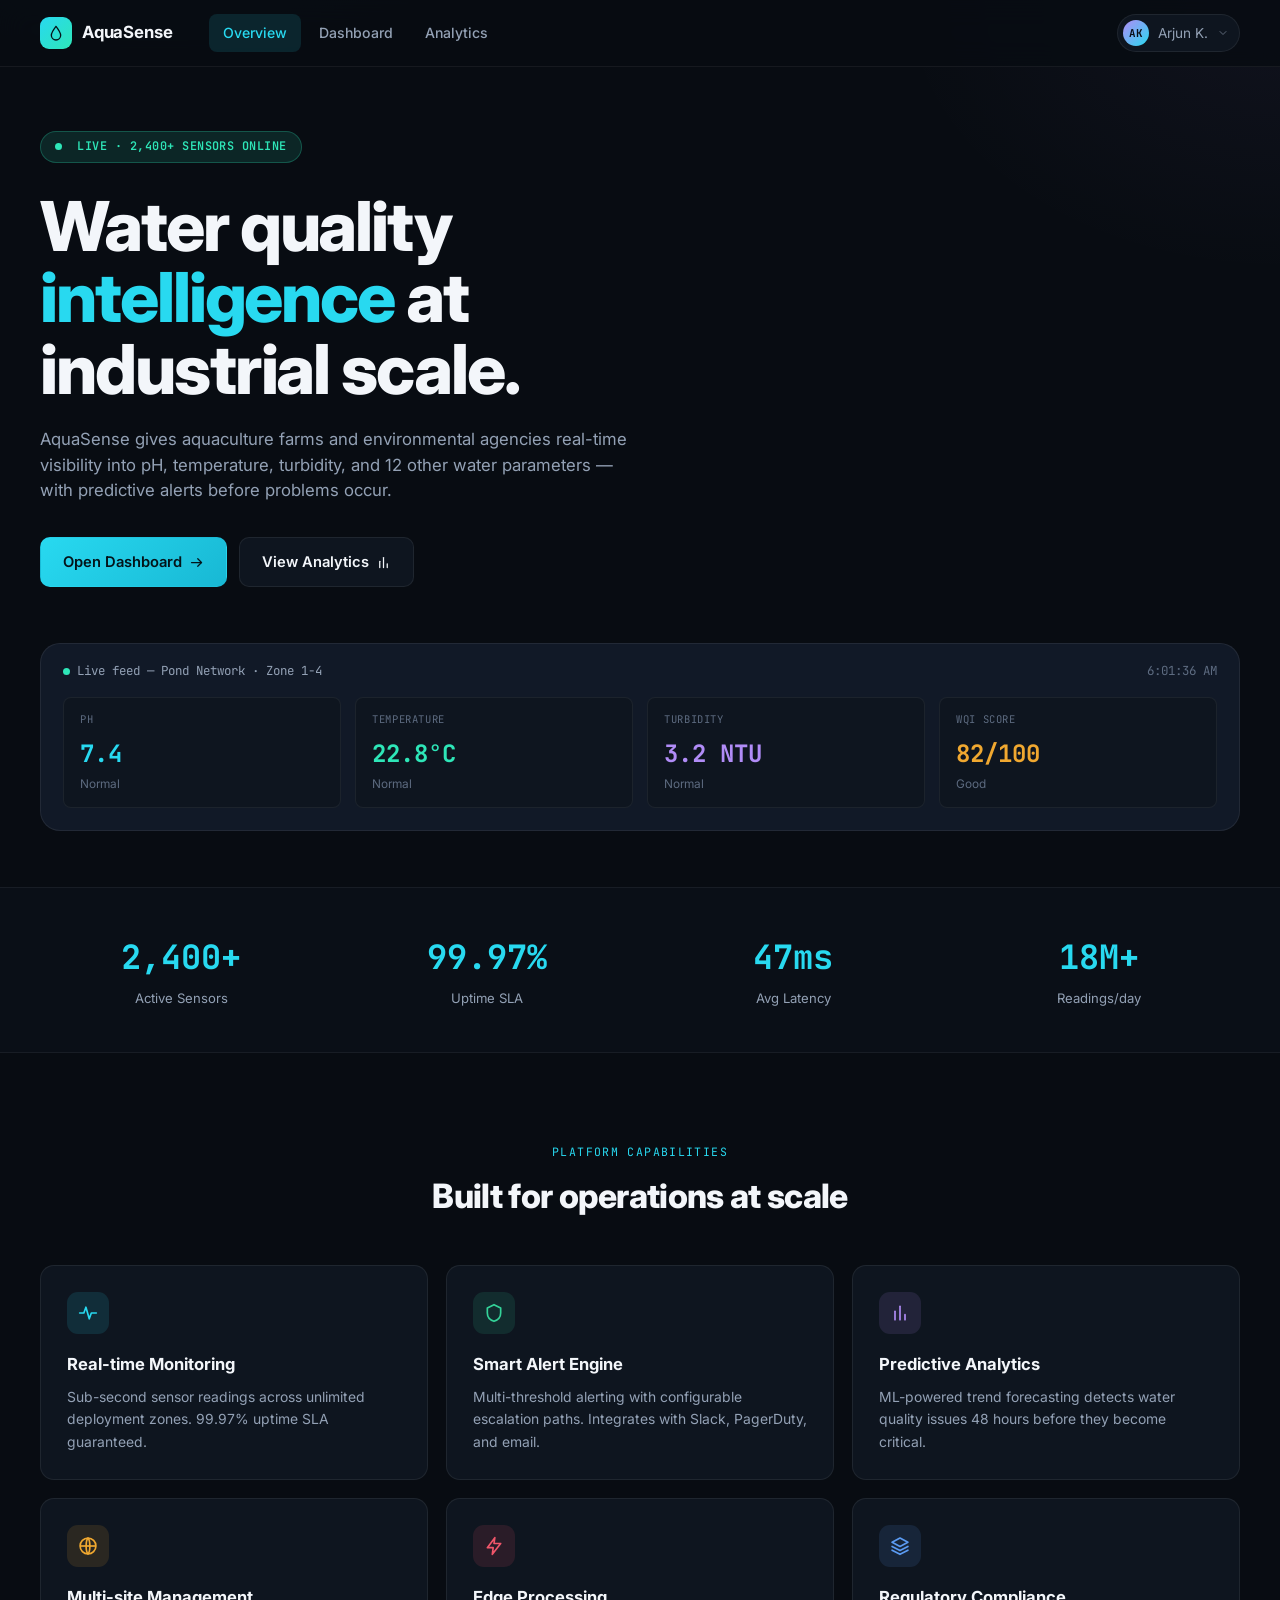
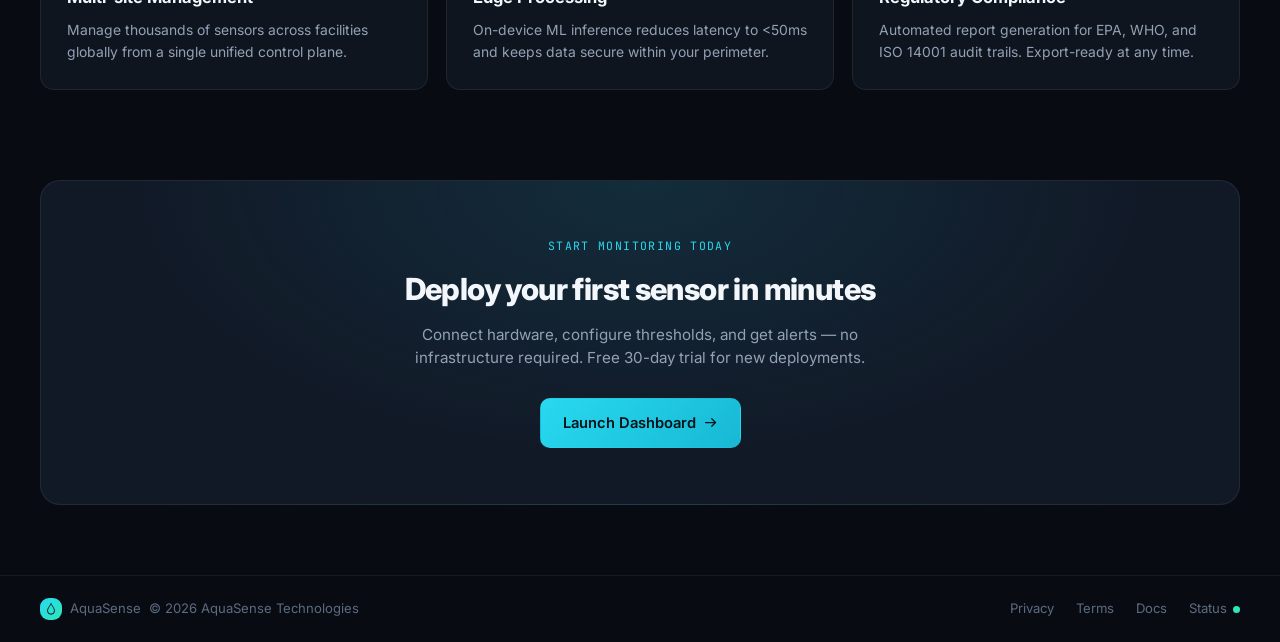
==== index.html @ 18aa40de "Add files via upload" ====
<!DOCTYPE html>
<html lang="en">
<head>
<meta charset="UTF-8" />
<meta name="viewport" content="width=device-width, initial-scale=1.0" />
<title>AquaSense — Water Quality Intelligence at Industrial Scale</title>
<link rel="preconnect" href="https://fonts.googleapis.com" />
<link rel="preconnect" href="https://fonts.gstatic.com" crossorigin />
<link href="https://fonts.googleapis.com/css2?family=Inter:wght@400;500;600;700;800&family=JetBrains+Mono:wght@400;500;600;700&display=swap" rel="stylesheet" />
<link rel="stylesheet" href="styles.css" />
</head>
<body>

<!-- icon sprite (hidden) -->
<svg width="0" height="0" style="position:absolute" aria-hidden="true">
  <defs>
    <g id="ic-stroke" fill="none" stroke="currentColor" stroke-width="2" stroke-linecap="round" stroke-linejoin="round"></g>
  </defs>
  <symbol id="i-droplet" viewBox="0 0 24 24"><path fill="none" stroke="currentColor" stroke-width="2" stroke-linecap="round" stroke-linejoin="round" d="M12 2C12 2 5 11 5 15.5A7 7 0 0 0 19 15.5C19 11 12 2 12 2z"/></symbol>
  <symbol id="i-activity" viewBox="0 0 24 24"><polyline fill="none" stroke="currentColor" stroke-width="2" stroke-linecap="round" stroke-linejoin="round" points="2,12 7,12 9.5,5 13.5,19 16,12 22,12"/></symbol>
  <symbol id="i-shield" viewBox="0 0 24 24"><path fill="none" stroke="currentColor" stroke-width="2" stroke-linecap="round" stroke-linejoin="round" d="M12 2l8 4v6c0 5-3.5 8.5-8 10-4.5-1.5-8-5-8-10V6l8-4z"/></symbol>
  <symbol id="i-bar" viewBox="0 0 24 24"><g fill="none" stroke="currentColor" stroke-width="2" stroke-linecap="round"><line x1="6" y1="20" x2="6" y2="10"/><line x1="12" y1="20" x2="12" y2="4"/><line x1="18" y1="20" x2="18" y2="14"/></g></symbol>
  <symbol id="i-globe" viewBox="0 0 24 24"><g fill="none" stroke="currentColor" stroke-width="2"><circle cx="12" cy="12" r="9.5"/><line x1="2.5" y1="12" x2="21.5" y2="12"/><path d="M12 2.5c3 3 3 16 0 19M12 2.5c-3 3-3 16 0 19" stroke-linecap="round"/></g></symbol>
  <symbol id="i-zap" viewBox="0 0 24 24"><polygon fill="none" stroke="currentColor" stroke-width="2" stroke-linejoin="round" points="13,2 4,14 11,14 10,22 20,9 12,9"/></symbol>
  <symbol id="i-layers" viewBox="0 0 24 24"><g fill="none" stroke="currentColor" stroke-width="2" stroke-linejoin="round"><polygon points="12,2.5 2.5,7.5 12,12.5 21.5,7.5"/><polyline points="2.5,12.5 12,17.5 21.5,12.5" stroke-linecap="round"/><polyline points="2.5,17 12,22 21.5,17" stroke-linecap="round"/></g></symbol>
  <symbol id="i-bell" viewBox="0 0 24 24"><g fill="none" stroke="currentColor" stroke-width="2" stroke-linecap="round" stroke-linejoin="round"><path d="M18 8.5a6 6 0 1 0-12 0c0 6.5-3 8.5-3 8.5h18s-3-2-3-8.5"/><path d="M13.7 20.5a2 2 0 0 1-3.4 0"/></g></symbol>
  <symbol id="i-chevron" viewBox="0 0 24 24"><polyline fill="none" stroke="currentColor" stroke-width="2" stroke-linecap="round" stroke-linejoin="round" points="6,9 12,15 18,9"/></symbol>
  <symbol id="i-arrow-right" viewBox="0 0 24 24"><g fill="none" stroke="currentColor" stroke-width="2" stroke-linecap="round" stroke-linejoin="round"><line x1="4" y1="12" x2="20" y2="12"/><polyline points="14,6 20,12 14,18"/></g></symbol>
  <symbol id="i-menu" viewBox="0 0 24 24"><g fill="none" stroke="currentColor" stroke-width="2" stroke-linecap="round"><line x1="3" y1="6" x2="21" y2="6"/><line x1="3" y1="12" x2="21" y2="12"/><line x1="3" y1="18" x2="21" y2="18"/></g></symbol>
</svg>

<header class="navbar">
  <div class="nav-left">
    <a href="index.html" class="brand">
      <span class="brand-mark"><svg width="16" height="16" viewBox="0 0 24 24"><use href="#i-droplet"/></svg></span>
      AquaSense
    </a>
    <nav class="nav-links">
      <a href="index.html" class="active">Overview</a>
      <a href="dashboard.html">Dashboard</a>
      <a href="analytics.html">Analytics</a>
    </nav>
  </div>
  <div class="nav-right">
    <a class="user-chip" href="#">
      <span class="avatar">AK</span>
      Arjun K.
      <svg class="chevron" viewBox="0 0 24 24"><use href="#i-chevron"/></svg>
    </a>
    <button class="nav-toggle" aria-label="Toggle navigation" aria-expanded="false">
      <svg width="18" height="18" viewBox="0 0 24 24"><use href="#i-menu"/></svg>
    </button>
  </div>
</header>

<main>
  <section class="hero">
    <span class="eyebrow-pill"><span class="live-dot" style="margin-right:0;"></span>&nbsp;LIVE · 2,400+ SENSORS ONLINE</span>
    <h1>Water quality<br><span class="accent">intelligence</span> at<br>industrial scale.</h1>
    <p class="lede">AquaSense gives aquaculture farms and environmental agencies real-time visibility into pH, temperature, turbidity, and 12 other water parameters — with predictive alerts before problems occur.</p>
    <div class="hero-actions">
      <a href="dashboard.html" class="btn btn-primary btn-lg">Open Dashboard <svg width="15" height="15" viewBox="0 0 24 24"><use href="#i-arrow-right"/></svg></a>
      <a href="analytics.html" class="btn btn-ghost btn-lg">View Analytics <svg width="15" height="15" viewBox="0 0 24 24"><use href="#i-bar"/></svg></a>
    </div>

    <div class="live-feed">
      <div class="live-feed-head">
        <span class="left"><span class="live-dot"></span>Live feed — Pond Network · Zone 1-4</span>
        <span class="timestamp" data-clock>6:42:02 PM</span>
      </div>
      <div class="metric-row">
        <div class="metric-cell">
          <div class="label">pH</div>
          <div class="value cyan">7.4</div>
          <div class="status">Normal</div>
        </div>
        <div class="metric-cell">
          <div class="label">Temperature</div>
          <div class="value teal">22.8°C</div>
          <div class="status">Normal</div>
        </div>
        <div class="metric-cell">
          <div class="label">Turbidity</div>
          <div class="value purple">3.2 NTU</div>
          <div class="status">Normal</div>
        </div>
        <div class="metric-cell">
          <div class="label">WQI Score</div>
          <div class="value amber">82/100</div>
          <div class="status">Good</div>
        </div>
      </div>
    </div>
  </section>

  <section class="stat-strip">
    <div><div class="stat-num">2,400+</div><div class="stat-label">Active Sensors</div></div>
    <div><div class="stat-num">99.97%</div><div class="stat-label">Uptime SLA</div></div>
    <div><div class="stat-num">47ms</div><div class="stat-label">Avg Latency</div></div>
    <div><div class="stat-num">18M+</div><div class="stat-label">Readings/day</div></div>
  </section>

  <div class="page-shell">
    <div class="section-head">
      <span class="section-eyebrow">Platform Capabilities</span>
      <h2>Built for operations at scale</h2>
    </div>

    <div class="cap-grid">
      <div class="cap-card">
        <div class="cap-icon icon-cyan"><svg width="20" height="20" viewBox="0 0 24 24"><use href="#i-activity"/></svg></div>
        <h3>Real-time Monitoring</h3>
        <p>Sub-second sensor readings across unlimited deployment zones. 99.97% uptime SLA guaranteed.</p>
      </div>
      <div class="cap-card">
        <div class="cap-icon icon-green"><svg width="20" height="20" viewBox="0 0 24 24"><use href="#i-shield"/></svg></div>
        <h3>Smart Alert Engine</h3>
        <p>Multi-threshold alerting with configurable escalation paths. Integrates with Slack, PagerDuty, and email.</p>
      </div>
      <div class="cap-card">
        <div class="cap-icon icon-purple"><svg width="20" height="20" viewBox="0 0 24 24"><use href="#i-bar"/></svg></div>
        <h3>Predictive Analytics</h3>
        <p>ML-powered trend forecasting detects water quality issues 48 hours before they become critical.</p>
      </div>
      <div class="cap-card">
        <div class="cap-icon icon-amber"><svg width="20" height="20" viewBox="0 0 24 24"><use href="#i-globe"/></svg></div>
        <h3>Multi-site Management</h3>
        <p>Manage thousands of sensors across facilities globally from a single unified control plane.</p>
      </div>
      <div class="cap-card">
        <div class="cap-icon icon-red"><svg width="20" height="20" viewBox="0 0 24 24"><use href="#i-zap"/></svg></div>
        <h3>Edge Processing</h3>
        <p>On-device ML inference reduces latency to &lt;50ms and keeps data secure within your perimeter.</p>
      </div>
      <div class="cap-card">
        <div class="cap-icon icon-blue"><svg width="20" height="20" viewBox="0 0 24 24"><use href="#i-layers"/></svg></div>
        <h3>Regulatory Compliance</h3>
        <p>Automated report generation for EPA, WHO, and ISO 14001 audit trails. Export-ready at any time.</p>
      </div>
    </div>
  </div>

  <div class="cta-band">
    <div class="cta-inner">
      <span class="section-eyebrow">Start Monitoring Today</span>
      <h2>Deploy your first sensor in minutes</h2>
      <p>Connect hardware, configure thresholds, and get alerts — no infrastructure required. Free 30-day trial for new deployments.</p>
      <a href="dashboard.html" class="btn btn-primary btn-lg">Launch Dashboard <svg width="15" height="15" viewBox="0 0 24 24"><use href="#i-arrow-right"/></svg></a>
    </div>
  </div>
</main>

<footer class="site-footer">
  <div class="footer-brand">
    <span class="brand-mark" style="width:22px;height:22px;"><svg width="12" height="12" viewBox="0 0 24 24"><use href="#i-droplet"/></svg></span>
    AquaSense&nbsp;&nbsp;© 2026 AquaSense Technologies
  </div>
  <div class="footer-links">
    <a href="#">Privacy</a>
    <a href="#">Terms</a>
    <a href="#">Docs</a>
    <a href="#">Status<span class="status-dot"></span></a>
  </div>
</footer>

<script src="script.js"></script>
</body>
</html>
---- styles.css ----
/* ===========================================================
   AquaSense — shared stylesheet
   Dark "instrument panel" theme: deep navy, mono data type,
   cyan/teal/purple/amber signal colors borrowed from sensor UI.
   =========================================================== */

:root {
  /* surfaces */
  --bg: #080c12;
  --bg-soft: #0a0f17;
  --nav-bg: rgba(8, 12, 18, 0.85);
  --card-bg: #0e151f;
  --card-bg-raised: #111927;
  --card-border: rgba(255, 255, 255, 0.07);
  --card-border-hover: rgba(255, 255, 255, 0.14);
  --divider: rgba(255, 255, 255, 0.06);

  /* text */
  --text-primary: #f3f6fa;
  --text-secondary: #93a1b5;
  --text-muted: #5d6b80;

  /* signal colors */
  --cyan: #28d9f0;
  --cyan-dim: rgba(40, 217, 240, 0.12);
  --teal: #2ee6b8;
  --teal-dim: rgba(46, 230, 184, 0.12);
  --purple: #b18cf7;
  --purple-dim: rgba(177, 140, 247, 0.12);
  --amber: #f0a830;
  --amber-dim: rgba(240, 168, 48, 0.12);
  --red: #f0566a;
  --red-dim: rgba(240, 86, 106, 0.12);
  --blue: #5b9bf2;
  --blue-dim: rgba(91, 155, 242, 0.12);
  --green: #34d399;
  --green-dim: rgba(52, 211, 153, 0.12);

  /* type */
  --font-display: "Inter", -apple-system, BlinkMacSystemFont, sans-serif;
  --font-mono: "JetBrains Mono", "SFMono-Regular", Consolas, monospace;

  --radius-sm: 8px;
  --radius-md: 14px;
  --radius-lg: 20px;
}

* { box-sizing: border-box; }

html { scroll-behavior: smooth; }

body {
  margin: 0;
  background: var(--bg);
  background-image:
    radial-gradient(ellipse 900px 500px at 12% -10%, rgba(40, 217, 240, 0.07), transparent 60%),
    radial-gradient(ellipse 700px 500px at 100% 0%, rgba(177, 140, 247, 0.05), transparent 55%);
  color: var(--text-primary);
  font-family: var(--font-display);
  -webkit-font-smoothing: antialiased;
  line-height: 1.5;
}

a { color: inherit; text-decoration: none; }
button { font-family: inherit; cursor: pointer; }

::selection { background: var(--cyan-dim); color: var(--cyan); }

/* scrollbars for inner panels */
.scroll-y::-webkit-scrollbar { width: 6px; }
.scroll-y::-webkit-scrollbar-track { background: transparent; }
.scroll-y::-webkit-scrollbar-thumb { background: rgba(255,255,255,0.12); border-radius: 4px; }

:focus-visible {
  outline: 2px solid var(--cyan);
  outline-offset: 2px;
  border-radius: 4px;
}

@media (prefers-reduced-motion: reduce) {
  *, *::before, *::after { animation-duration: 0.01ms !important; transition-duration: 0.01ms !important; }
}

/* ---------------------------------------------------------
   Navbar
   --------------------------------------------------------- */

.navbar {
  position: sticky;
  top: 0;
  z-index: 100;
  display: flex;
  align-items: center;
  justify-content: space-between;
  padding: 14px 40px;
  background: var(--nav-bg);
  backdrop-filter: blur(14px);
  -webkit-backdrop-filter: blur(14px);
  border-bottom: 1px solid var(--divider);
}

.nav-left { display: flex; align-items: center; gap: 36px; }

.brand { display: flex; align-items: center; gap: 10px; font-weight: 700; font-size: 1.05rem; letter-spacing: -0.01em; }

.brand-mark {
  width: 32px; height: 32px;
  border-radius: 9px;
  display: grid; place-items: center;
  background: linear-gradient(135deg, var(--cyan), var(--teal));
  color: #06141a;
  font-size: 16px;
}

.nav-links { display: flex; align-items: center; gap: 4px; }

.nav-links a {
  font-size: 0.88rem;
  font-weight: 500;
  color: var(--text-secondary);
  padding: 8px 14px;
  border-radius: 8px;
  transition: color 0.15s ease, background 0.15s ease;
}

.nav-links a:hover { color: var(--text-primary); }

.nav-links a.active {
  color: var(--cyan);
  background: var(--cyan-dim);
}

.nav-right { display: flex; align-items: center; gap: 14px; }

.icon-btn {
  position: relative;
  width: 36px; height: 36px;
  border-radius: 9px;
  border: 1px solid var(--card-border);
  background: var(--card-bg);
  color: var(--text-secondary);
  display: grid; place-items: center;
  transition: border-color 0.15s ease, color 0.15s ease;
}
.icon-btn:hover { color: var(--text-primary); border-color: var(--card-border-hover); }

.notif-dot {
  position: absolute;
  top: -4px; right: -4px;
  min-width: 16px; height: 16px;
  border-radius: 50%;
  background: var(--red);
  color: #fff;
  font-size: 0.62rem;
  font-weight: 700;
  font-family: var(--font-mono);
  display: grid; place-items: center;
  border: 2px solid var(--bg);
}

.user-chip {
  display: flex; align-items: center; gap: 9px;
  padding: 5px 10px 5px 5px;
  border-radius: 99px;
  border: 1px solid var(--card-border);
  background: var(--card-bg);
  font-size: 0.85rem;
  color: var(--text-secondary);
  transition: border-color .15s ease;
}
.user-chip:hover { border-color: var(--card-border-hover); }

.avatar {
  width: 26px; height: 26px;
  border-radius: 50%;
  background: linear-gradient(135deg, var(--purple), var(--cyan));
  color: #0a0f17;
  font-size: 0.68rem;
  font-weight: 700;
  display: grid; place-items: center;
  font-family: var(--font-mono);
}

.user-chip .chevron { width: 12px; height: 12px; opacity: 0.6; }

.nav-toggle {
  display: none;
  width: 36px; height: 36px;
  border-radius: 9px;
  border: 1px solid var(--card-border);
  background: var(--card-bg);
  color: var(--text-primary);
  align-items: center; justify-content: center;
}

/* ---------------------------------------------------------
   Generic layout helpers
   --------------------------------------------------------- */

.page-shell { max-width: 1280px; margin: 0 auto; padding: 0 40px; }

.breadcrumb-row {
  display: flex; align-items: center; justify-content: space-between;
  padding: 18px 40px 0;
  flex-wrap: wrap;
  gap: 8px;
}

.breadcrumb {
  display: flex; align-items: center; gap: 8px;
  font-family: var(--font-mono);
  font-size: 0.78rem;
  color: var(--text-muted);
}
.breadcrumb .sep { opacity: 0.5; }
.breadcrumb .current { color: var(--text-secondary); }

.timestamp {
  font-family: var(--font-mono);
  font-size: 0.78rem;
  color: var(--text-muted);
  display: flex; align-items: center; gap: 6px;
}

.page-head {
  display: flex; align-items: flex-end; justify-content: space-between;
  flex-wrap: wrap; gap: 16px;
  padding: 18px 40px 26px;
}

.page-head h1 {
  margin: 0 0 6px;
  font-size: 1.9rem;
  font-weight: 800;
  letter-spacing: -0.02em;
}

.page-head .sub {
  margin: 0;
  font-size: 0.92rem;
  color: var(--text-secondary);
}

.live-dot {
  display: inline-block;
  width: 7px; height: 7px;
  border-radius: 50%;
  background: var(--teal);
  margin-right: 7px;
  box-shadow: 0 0 0 0 rgba(46,230,184,0.6);
  animation: pulse-dot 2s infinite;
}

@keyframes pulse-dot {
  0% { box-shadow: 0 0 0 0 rgba(46,230,184,0.45); }
  70% { box-shadow: 0 0 0 7px rgba(46,230,184,0); }
  100% { box-shadow: 0 0 0 0 rgba(46,230,184,0); }
}

.head-actions { display: flex; align-items: center; gap: 10px; }

.btn {
  display: inline-flex; align-items: center; gap: 7px;
  font-size: 0.85rem;
  font-weight: 600;
  padding: 9px 16px;
  border-radius: 9px;
  border: 1px solid transparent;
  transition: transform 0.12s ease, border-color 0.15s ease, background 0.15s ease, color .15s ease;
  white-space: nowrap;
}
.btn:active { transform: translateY(1px); }

.btn-primary {
  background: linear-gradient(135deg, var(--cyan), #18b8d4);
  color: #04141a;
}
.btn-primary:hover { filter: brightness(1.08); }

.btn-ghost {
  background: var(--card-bg);
  border-color: var(--card-border);
  color: var(--text-primary);
}
.btn-ghost:hover { border-color: var(--card-border-hover); }

.btn-toggle-group { display: flex; padding: 3px; background: var(--card-bg); border: 1px solid var(--card-border); border-radius: 10px; gap: 2px; }
.btn-toggle {
  border: none; background: transparent; color: var(--text-secondary);
  font-size: 0.82rem; font-weight: 600; padding: 7px 14px; border-radius: 7px;
  font-family: var(--font-mono);
}
.btn-toggle.active { background: var(--cyan); color: #04141a; }

/* badges / pills */
.badge {
  display: inline-flex; align-items: center; gap: 5px;
  font-family: var(--font-mono);
  font-size: 0.7rem;
  font-weight: 600;
  letter-spacing: 0.02em;
  padding: 4px 9px;
  border-radius: 99px;
  text-transform: uppercase;
}
.badge-green { color: var(--teal); background: var(--teal-dim); }
.badge-amber { color: var(--amber); background: var(--amber-dim); }
.badge-red { color: var(--red); background: var(--red-dim); }
.badge-blue { color: var(--blue); background: var(--blue-dim); }

/* cards */
.card {
  background: var(--card-bg);
  border: 1px solid var(--card-border);
  border-radius: var(--radius-md);
}

.card-head {
  display: flex; align-items: center; justify-content: space-between;
  padding: 16px 18px;
  border-bottom: 1px solid var(--divider);
}
.card-head h3 { margin: 0; font-size: 0.95rem; font-weight: 700; display:flex; align-items:center; gap:8px; }
.card-head .meta { font-family: var(--font-mono); font-size: 0.72rem; color: var(--text-muted); }

.grid { display: grid; gap: 18px; }

footer.site-footer {
  border-top: 1px solid var(--divider);
  padding: 22px 40px;
  display: flex; align-items: center; justify-content: space-between;
  flex-wrap: wrap; gap: 12px;
  color: var(--text-muted);
  font-size: 0.82rem;
}
.footer-brand { display: flex; align-items: center; gap: 8px; }
.footer-brand .brand-mark { width: 22px; height: 22px; font-size: 11px; }
.footer-links { display: flex; gap: 22px; }
.footer-links a { color: var(--text-muted); transition: color .15s ease; }
.footer-links a:hover { color: var(--text-secondary); }
.status-dot { width: 7px; height: 7px; border-radius: 50%; background: var(--teal); display: inline-block; margin-left: 6px; }

/* ===========================================================
   OVERVIEW / LANDING PAGE
   =========================================================== */

.hero {
  padding: 64px 40px 0;
  text-align: left;
}

.eyebrow-pill {
  display: inline-flex; align-items: center; gap: 8px;
  font-family: var(--font-mono);
  font-size: 0.74rem;
  font-weight: 600;
  letter-spacing: 0.04em;
  color: var(--teal);
  border: 1px solid rgba(46, 230, 184, 0.25);
  background: var(--teal-dim);
  padding: 6px 14px;
  border-radius: 99px;
  margin-bottom: 28px;
}

.hero h1 {
  font-size: clamp(2.6rem, 5.6vw, 4.3rem);
  line-height: 1.04;
  letter-spacing: -0.03em;
  font-weight: 800;
  margin: 0 0 22px;
  max-width: 820px;
}
.hero h1 .accent { color: var(--cyan); }

.hero p.lede {
  max-width: 600px;
  font-size: 1.05rem;
  color: var(--text-secondary);
  margin: 0 0 34px;
}

.hero-actions { display: flex; gap: 12px; margin-bottom: 56px; flex-wrap: wrap; }
.btn-lg { padding: 13px 22px; font-size: 0.92rem; border-radius: 10px; }

/* live feed strip */
.live-feed {
  background: var(--card-bg-raised);
  border: 1px solid var(--card-border);
  border-radius: var(--radius-lg);
  padding: 18px 22px 22px;
  margin-bottom: 56px;
}
.live-feed-head { display: flex; align-items: center; justify-content: space-between; margin-bottom: 16px; flex-wrap: wrap; gap: 8px; }
.live-feed-head .left { display: flex; align-items: center; font-family: var(--font-mono); font-size: 0.78rem; color: var(--text-secondary); }

.metric-row { display: grid; grid-template-columns: repeat(4, 1fr); gap: 14px; }
.metric-cell {
  background: var(--card-bg);
  border: 1px solid var(--divider);
  border-radius: var(--radius-sm);
  padding: 14px 16px;
}
.metric-cell .label {
  font-family: var(--font-mono); font-size: 0.66rem; letter-spacing: 0.06em;
  color: var(--text-muted); text-transform: uppercase; margin-bottom: 8px;
}
.metric-cell .value { font-family: var(--font-mono); font-size: 1.5rem; font-weight: 700; margin-bottom: 4px; }
.metric-cell .status { font-size: 0.74rem; color: var(--text-muted); }
.value.cyan { color: var(--cyan); }
.value.teal { color: var(--teal); }
.value.purple { color: var(--purple); }
.value.amber { color: var(--amber); }

/* stat strip */
.stat-strip {
  background: var(--bg-soft);
  border-top: 1px solid var(--divider);
  border-bottom: 1px solid var(--divider);
  padding: 44px 40px;
  display: grid;
  grid-template-columns: repeat(4, 1fr);
  gap: 24px;
  text-align: center;
  margin: 0 0 90px;
}
.stat-strip .stat-num {
  font-family: var(--font-mono);
  font-size: clamp(1.6rem, 3vw, 2.1rem);
  font-weight: 700;
  color: var(--cyan);
  margin-bottom: 6px;
}
.stat-strip .stat-label { font-size: 0.82rem; color: var(--text-secondary); }

/* capabilities */
.section-head { text-align: center; margin-bottom: 44px; }
.section-eyebrow {
  display: block;
  font-family: var(--font-mono);
  font-size: 0.72rem;
  letter-spacing: 0.12em;
  color: var(--cyan);
  text-transform: uppercase;
  margin-bottom: 10px;
}
.section-head h2 { font-size: 2.1rem; font-weight: 800; letter-spacing: -0.02em; margin: 0; }

.cap-grid {
  display: grid;
  grid-template-columns: repeat(3, 1fr);
  gap: 18px;
  margin-bottom: 90px;
}
.cap-card {
  background: var(--card-bg);
  border: 1px solid var(--card-border);
  border-radius: var(--radius-md);
  padding: 26px;
  transition: border-color 0.2s ease, transform 0.2s ease;
}
.cap-card:hover { border-color: var(--card-border-hover); transform: translateY(-2px); }
.cap-icon {
  width: 42px; height: 42px;
  border-radius: 11px;
  display: grid; place-items: center;
  margin-bottom: 18px;
  font-size: 18px;
}
.cap-card h3 { margin: 0 0 9px; font-size: 1.04rem; font-weight: 700; }
.cap-card p { margin: 0; font-size: 0.87rem; color: var(--text-secondary); line-height: 1.6; }

.icon-cyan { background: var(--cyan-dim); color: var(--cyan); }
.icon-green { background: var(--green-dim); color: var(--green); }
.icon-purple { background: var(--purple-dim); color: var(--purple); }
.icon-amber { background: var(--amber-dim); color: var(--amber); }
.icon-red { background: var(--red-dim); color: var(--red); }
.icon-blue { background: var(--blue-dim); color: var(--blue); }

/* CTA */
.cta-band {
  max-width: 1280px;
  margin: 0 auto 70px;
  padding: 0 40px;
}
.cta-inner {
  background: radial-gradient(ellipse at top, rgba(40,217,240,0.10), transparent 60%), var(--card-bg-raised);
  border: 1px solid var(--card-border);
  border-radius: var(--radius-lg);
  padding: 56px 30px;
  text-align: center;
}
.cta-inner h2 { font-size: 1.9rem; font-weight: 800; margin: 12px 0 12px; letter-spacing: -0.02em; }
.cta-inner p { max-width: 520px; margin: 0 auto 28px; color: var(--text-secondary); font-size: 0.95rem; }

/* ===========================================================
   DASHBOARD
   =========================================================== */

.metric-grid {
  display: grid;
  grid-template-columns: repeat(4, 1fr);
  gap: 18px;
  padding: 0 40px 18px;
}

.kpi-card {
  background: var(--card-bg);
  border: 1px solid var(--card-border);
  border-radius: var(--radius-md);
  padding: 18px 20px 16px;
}
.kpi-top { display: flex; align-items: center; justify-content: space-between; margin-bottom: 14px; }
.kpi-label { display: flex; align-items: center; gap: 8px; font-size: 0.8rem; color: var(--text-secondary); font-weight: 600; }
.kpi-label .ic { width: 28px; height: 28px; border-radius: 8px; display: grid; place-items: center; font-size: 13px; }
.kpi-value { font-family: var(--font-mono); font-size: 1.9rem; font-weight: 700; margin-bottom: 2px; }
.kpi-value .unit { font-size: 1rem; color: var(--text-muted); font-weight: 500; margin-left: 3px; }
.kpi-spark { height: 46px; margin: 10px 0 8px; }
.kpi-delta { font-family: var(--font-mono); font-size: 0.74rem; color: var(--text-muted); display:flex; align-items:center; gap:4px;}
.kpi-delta.up { color: var(--teal); }
.kpi-delta.down { color: var(--red); }

.wqi-card { display: flex; flex-direction: column; }
.wqi-gauge-row { display: flex; align-items: center; gap: 18px; margin-top: 6px;}
.gauge-wrap { position: relative; width: 92px; height: 92px; flex-shrink: 0; }
.gauge-wrap svg { transform: rotate(-90deg); }
.gauge-center { position: absolute; inset: 0; display: flex; flex-direction: column; align-items: center; justify-content: center; }
.gauge-center .num { font-family: var(--font-mono); font-size: 1.5rem; font-weight: 700; line-height:1;}
.gauge-center .of100 { font-size: 0.6rem; color: var(--text-muted); font-family: var(--font-mono); }
.wqi-meta { font-size: 0.78rem; color: var(--text-secondary); }
.wqi-meta .row { display:flex; justify-content: space-between; margin-bottom:6px; gap: 10px;}
.wqi-meta .row:last-child{margin-bottom:0;}
.wqi-meta .k { color: var(--text-muted); font-family: var(--font-mono); font-size: 0.66rem; text-transform: uppercase; letter-spacing: 0.05em;}
.wqi-meta .v { font-weight: 600; color: var(--text-primary); }
.wqi-meta .v.status-good { color: var(--teal); }
.wqi-meta .v.trend { color: var(--teal); font-family: var(--font-mono); }

.dash-row { display: grid; grid-template-columns: 1.65fr 1fr; gap: 18px; padding: 0 40px 18px; align-items: stretch; }

.chart-card { display: flex; flex-direction: column; }
.chart-legend { display: flex; gap: 14px; align-items: center; }
.legend-item { display: flex; align-items: center; gap: 6px; font-family: var(--font-mono); font-size: 0.7rem; color: var(--text-secondary); }
.legend-dot { width: 8px; height: 8px; border-radius: 50%; }
.chart-body { padding: 14px 16px 18px; flex: 1; min-height: 260px; position: relative; }

/* sensor list */
.sensor-list { padding: 8px; max-height: 360px; overflow-y: auto; }
.sensor-row {
  display: flex; align-items: center; gap: 12px;
  padding: 11px 10px;
  border-radius: 10px;
  transition: background .15s ease;
}
.sensor-row:hover { background: rgba(255,255,255,0.025); }
.sensor-ic { color: var(--teal); font-size: 15px; flex-shrink: 0; width: 18px; text-align:center; }
.sensor-row.is-critical .sensor-ic,
.sensor-row.is-warning .sensor-ic { color: var(--text-muted); }
.sensor-main { flex: 1; min-width: 0; }
.sensor-main .id { font-family: var(--font-mono); font-size: 0.84rem; font-weight: 700; }
.sensor-main .pond { font-size: 0.78rem; color: var(--text-muted); margin-left: 6px; font-weight: 400; }
.sensor-main .readings { font-family: var(--font-mono); font-size: 0.7rem; color: var(--text-secondary); margin-top: 3px; }
.sensor-end { text-align: right; flex-shrink: 0; }
.sensor-end .pct { font-family: var(--font-mono); font-size: 0.7rem; color: var(--text-muted); margin-top: 5px; display: block; }

/* alert center */
.alert-list { padding: 12px; max-height: 280px; overflow-y: auto; display: flex; flex-direction: column; gap: 10px; }
.alert-item {
  position: relative;
  background: var(--card-bg-raised);
  border-radius: 10px;
  padding: 12px 36px 12px 16px;
  border-left: 3px solid var(--text-muted);
}
.alert-item.crit { border-left-color: var(--red); background: var(--red-dim); }
.alert-item.warn { border-left-color: var(--amber); background: var(--amber-dim); }
.alert-item.note { border-left-color: #e8d35a; background: rgba(232, 211, 90, 0.08); }
.alert-title { display: flex; align-items: center; gap: 7px; font-size: 0.84rem; font-weight: 700; margin-bottom: 3px; }
.alert-item.crit .alert-title { color: var(--red); }
.alert-item.warn .alert-title { color: var(--amber); }
.alert-item.note .alert-title { color: #e8d35a; }
.alert-desc { font-size: 0.8rem; color: var(--text-secondary); margin-bottom: 4px; }
.alert-time { font-family: var(--font-mono); font-size: 0.68rem; color: var(--text-muted); }
.alert-dismiss { position: absolute; top: 10px; right: 10px; color: var(--text-muted); background: none; border: none; font-size: 14px; padding: 4px; }
.alert-dismiss:hover { color: var(--text-primary); }

/* ===========================================================
   ANALYTICS
   =========================================================== */

.stat-mini-grid { display: grid; grid-template-columns: repeat(4, 1fr); gap: 18px; padding: 0 40px 18px; }
.stat-mini {
  background: var(--card-bg);
  border: 1px solid var(--card-border);
  border-radius: var(--radius-md);
  padding: 18px 20px;
}
.stat-mini .label { font-family: var(--font-mono); font-size: 0.68rem; letter-spacing: 0.06em; text-transform: uppercase; color: var(--text-muted); margin-bottom: 10px; }
.stat-mini .value { font-family: var(--font-mono); font-size: 1.7rem; font-weight: 700; margin-bottom: 4px; }
.stat-mini .delta { font-size: 0.76rem; color: var(--text-muted); }

.analytics-row2 { display: grid; grid-template-columns: 1fr 1fr; gap: 18px; padding: 0 40px 18px; }

.table-card { margin: 0 40px 40px; overflow: hidden; }
.table-wrap { overflow-x: auto; }
table.readings { width: 100%; border-collapse: collapse; min-width: 640px; }
table.readings thead th {
  text-align: left;
  font-family: var(--font-mono);
  font-size: 0.68rem;
  letter-spacing: 0.07em;
  text-transform: uppercase;
  color: var(--text-muted);
  padding: 12px 20px;
  border-bottom: 1px solid var(--divider);
  font-weight: 600;
}
table.readings tbody td {
  padding: 14px 20px;
  font-size: 0.86rem;
  border-bottom: 1px solid var(--divider);
}
table.readings tbody tr:last-child td { border-bottom: none; }
table.readings tbody tr { transition: background .15s ease; }
table.readings tbody tr:hover { background: rgba(255,255,255,0.02); }
.readings .ph-col { font-family: var(--font-mono); color: var(--cyan); }
.readings .temp-col { font-family: var(--font-mono); color: var(--teal); }
.readings .turb-col { font-family: var(--font-mono); color: var(--purple); }
.readings .wqi-col { font-family: var(--font-mono); color: var(--amber); font-weight: 700; }
.readings .period-col { font-weight: 700; font-family: var(--font-mono); }

/* ---------------------------------------------------------
   Responsive
   --------------------------------------------------------- */

@media (max-width: 1080px) {
  .metric-grid, .dash-row, .stat-mini-grid, .analytics-row2 { grid-template-columns: 1fr 1fr; }
  .cap-grid { grid-template-columns: 1fr 1fr; }
  .stat-strip { grid-template-columns: repeat(2,1fr); row-gap: 30px; }
}

@media (max-width: 860px) {
  .nav-links { display: none; }
  .nav-links.nav-open {
    display: flex;
    flex-direction: column;
    position: absolute;
    top: 60px; left: 0; right: 0;
    background: var(--bg-soft);
    border-bottom: 1px solid var(--divider);
    padding: 10px 18px 16px;
    gap: 2px;
    z-index: 99;
  }
  .nav-toggle { display: flex; }
  .metric-row { grid-template-columns: 1fr 1fr; }
}

@media (max-width: 700px) {
  .navbar { padding: 12px 18px; }
  .page-shell, .breadcrumb-row, .page-head, .metric-grid, .dash-row, .stat-mini-grid, .analytics-row2, .hero, .stat-strip, .cap-grid, .cta-band {
    padding-left: 18px; padding-right: 18px;
  }
  .metric-grid, .dash-row, .stat-mini-grid, .analytics-row2, .cap-grid { grid-template-columns: 1fr; }
  .stat-strip { grid-template-columns: 1fr 1fr; padding-left: 18px; padding-right: 18px; }
  .table-card { margin-left: 18px; margin-right: 18px; }
  footer.site-footer { padding: 22px 18px; }
  .hero h1 { font-size: 2.2rem; }
  .metric-row { grid-template-columns: 1fr 1fr; }
}
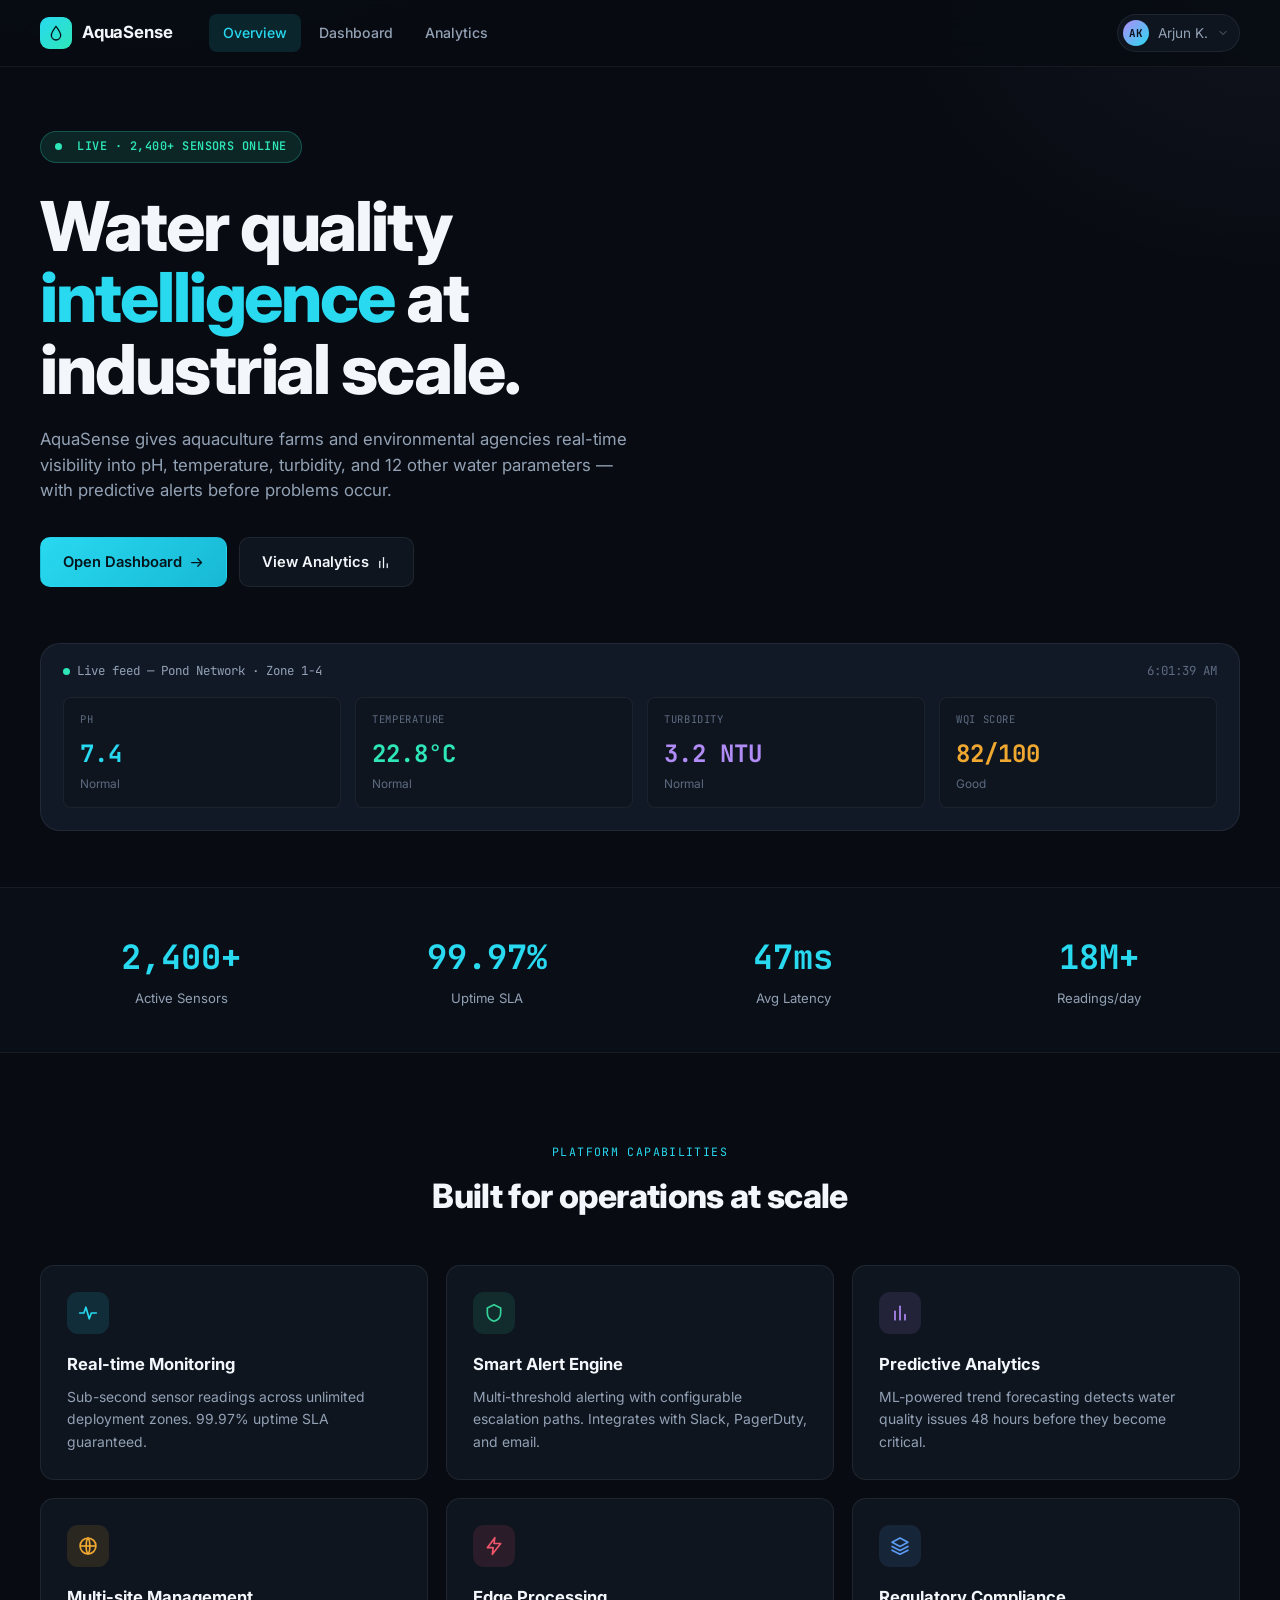
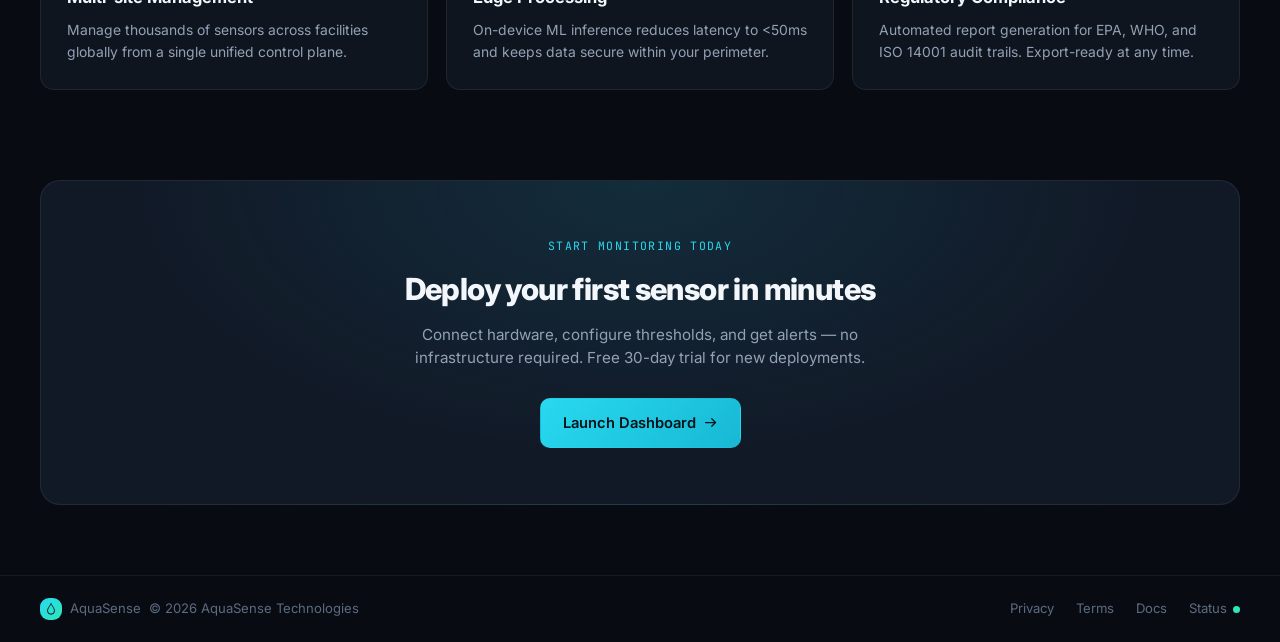
==== commit acf3c06c: "Update index.html" ====
--- a/index.html
+++ b/index.html
@@ -7,6 +7,10 @@
 <link rel="preconnect" href="https://fonts.googleapis.com" />
 <link rel="preconnect" href="https://fonts.gstatic.com" crossorigin />
 <link href="https://fonts.googleapis.com/css2?family=Inter:wght@400;500;600;700;800&family=JetBrains+Mono:wght@400;500;600;700&display=swap" rel="stylesheet" />
+<link rel="icon" type="image/svg+xml" href="favicon.svg" />
+<link rel="icon" type="image/png" sizes="32x32" href="favicon-32.png" />
+<link rel="shortcut icon" type="image/x-icon" href="favicon.ico" />
+<link rel="apple-touch-icon" href="apple-touch-icon.png" />
 <link rel="stylesheet" href="styles.css" />
 </head>
 <body>
